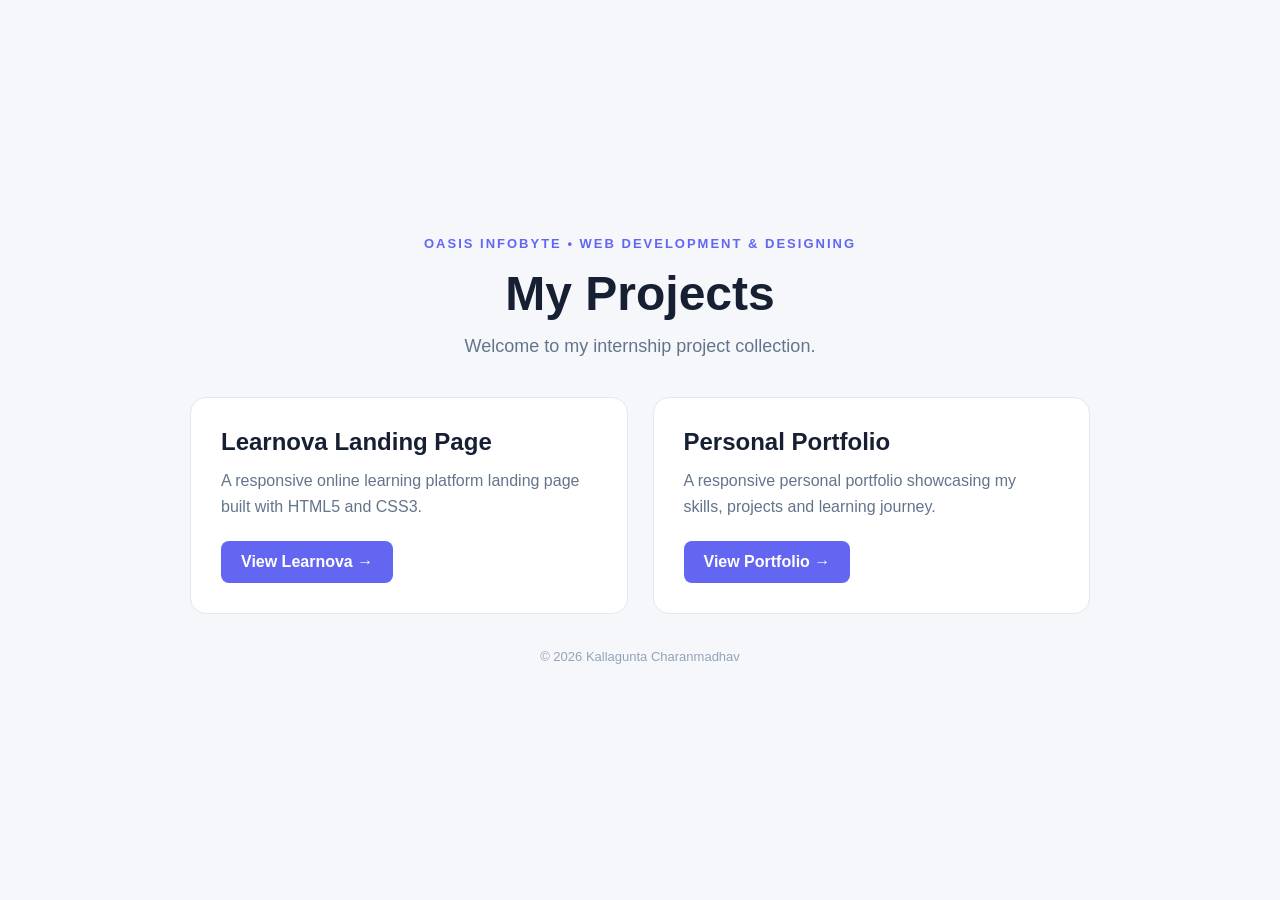
==== index.html @ cc8fcd17 "Create index.html with project showcase layout Initial HTML structure for the project page with styl" ====
<!DOCTYPE html>
<html lang="en">
<head>
    <meta charset="UTF-8">
    <meta name="viewport" content="width=device-width, initial-scale=1.0">

    <title>OIBSIP Projects</title>

    <style>
        * {
            margin: 0;
            padding: 0;
            box-sizing: border-box;
        }

        body {
            font-family: Arial, sans-serif;
            background: #f5f7fb;
            color: #172033;
            min-height: 100vh;
            display: flex;
            align-items: center;
            justify-content: center;
            padding: 30px;
        }

        .container {
            max-width: 900px;
            width: 100%;
            text-align: center;
        }

        .label {
            color: #6366f1;
            font-weight: bold;
            letter-spacing: 2px;
            font-size: 13px;
            margin-bottom: 15px;
        }

        h1 {
            font-size: 48px;
            margin-bottom: 15px;
        }

        .subtitle {
            color: #64748b;
            font-size: 18px;
            margin-bottom: 40px;
        }

        .cards {
            display: grid;
            grid-template-columns: repeat(2, 1fr);
            gap: 25px;
        }

        .card {
            background: white;
            padding: 30px;
            border-radius: 16px;
            border: 1px solid #e2e8f0;
            text-align: left;
        }

        .card h2 {
            margin-bottom: 12px;
        }

        .card p {
            color: #64748b;
            line-height: 1.6;
            margin-bottom: 22px;
        }

        .btn {
            display: inline-block;
            background: #6366f1;
            color: white;
            text-decoration: none;
            padding: 12px 20px;
            border-radius: 8px;
            font-weight: bold;
        }

        .btn:hover {
            background: #4f46e5;
        }

        footer {
            margin-top: 35px;
            color: #94a3b8;
            font-size: 13px;
        }

        @media (max-width: 700px) {
            .cards {
                grid-template-columns: 1fr;
            }

            h1 {
                font-size: 36px;
            }
        }
    </style>
</head>

<body>

    <div class="container">

        <p class="label">
            OASIS INFOBYTE • WEB DEVELOPMENT & DESIGNING
        </p>

        <h1>My Projects</h1>

        <p class="subtitle">
            Welcome to my internship project collection.
        </p>

        <div class="cards">

            <div class="card">
                <h2>Learnova Landing Page</h2>

                <p>
                    A responsive online learning platform landing page
                    built with HTML5 and CSS3.
                </p>

                <a class="btn" href="./Learnova/">
                    View Learnova →
                </a>
            </div>

            <div class="card">
                <h2>Personal Portfolio</h2>

                <p>
                    A responsive personal portfolio showcasing my
                    skills, projects and learning journey.
                </p>

                <a class="btn" href="./WebDev-L1-PersonalPortfolio/">
                    View Portfolio →
                </a>
            </div>

        </div>

        <footer>
            © 2026 Kallagunta Charanmadhav
        </footer>

    </div>

</body>
</html>
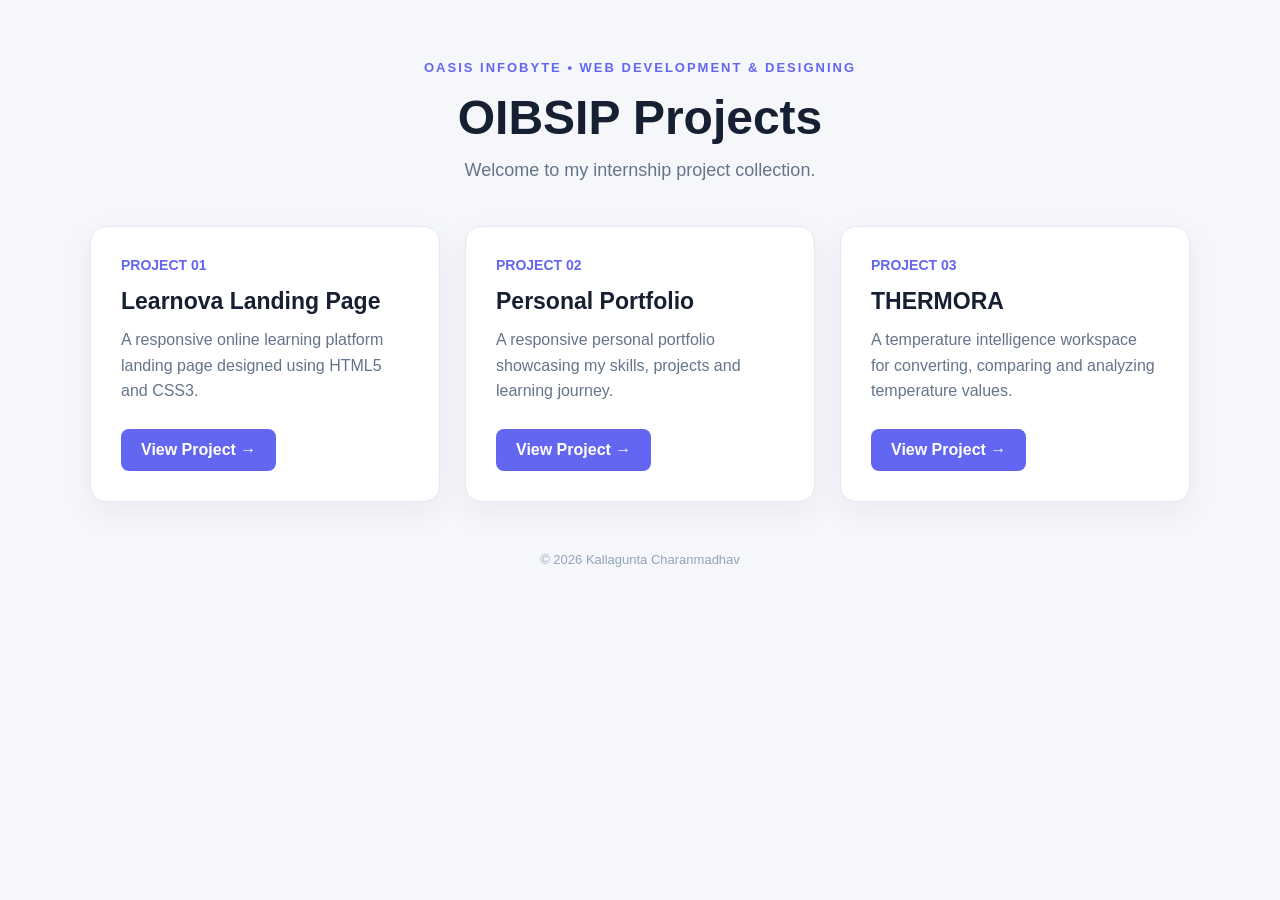
==== commit 495bb2e9: "Update project titles and layout in index.html" ====
--- a/index.html
+++ b/index.html
@@ -1,10 +1,11 @@
 <!DOCTYPE html>
 <html lang="en">
+
 <head>
     <meta charset="UTF-8">
     <meta name="viewport" content="width=device-width, initial-scale=1.0">
 
-    <title>OIBSIP Projects</title>
+    <title>OIBSIP Projects | Charanmadhav</title>
 
     <style>
         * {
@@ -18,15 +19,12 @@
             background: #f5f7fb;
             color: #172033;
             min-height: 100vh;
-            display: flex;
-            align-items: center;
-            justify-content: center;
-            padding: 30px;
+            padding: 60px 30px;
         }
 
         .container {
-            max-width: 900px;
-            width: 100%;
+            max-width: 1100px;
+            margin: auto;
             text-align: center;
         }
 
@@ -46,12 +44,12 @@
         .subtitle {
             color: #64748b;
             font-size: 18px;
-            margin-bottom: 40px;
+            margin-bottom: 45px;
         }
 
         .cards {
             display: grid;
-            grid-template-columns: repeat(2, 1fr);
+            grid-template-columns: repeat(3, 1fr);
             gap: 25px;
         }
 
@@ -61,16 +59,25 @@
             border-radius: 16px;
             border: 1px solid #e2e8f0;
             text-align: left;
+            box-shadow: 0 10px 30px rgba(30, 41, 59, 0.06);
+        }
+
+        .number {
+            color: #6366f1;
+            font-size: 14px;
+            font-weight: bold;
+            margin-bottom: 15px;
         }
 
         .card h2 {
             margin-bottom: 12px;
+            font-size: 23px;
         }
 
         .card p {
             color: #64748b;
             line-height: 1.6;
-            margin-bottom: 22px;
+            margin-bottom: 25px;
         }
 
         .btn {
@@ -88,18 +95,18 @@
         }
 
         footer {
-            margin-top: 35px;
+            margin-top: 50px;
             color: #94a3b8;
             font-size: 13px;
         }
 
-        @media (max-width: 700px) {
+        @media (max-width: 900px) {
             .cards {
                 grid-template-columns: 1fr;
             }
 
             h1 {
-                font-size: 36px;
+                font-size: 38px;
             }
         }
     </style>
@@ -113,29 +120,48 @@
             OASIS INFOBYTE • WEB DEVELOPMENT & DESIGNING
         </p>
 
-        <h1>My Projects</h1>
+        <h1>OIBSIP Projects</h1>
 
         <p class="subtitle">
             Welcome to my internship project collection.
         </p>
 
+
         <div class="cards">
 
+            <!-- PROJECT 01 -->
             <div class="card">
-                <h2>Learnova Landing Page</h2>
+
+                <div class="number">
+                    PROJECT 01
+                </div>
+
+                <h2>
+                    Learnova Landing Page
+                </h2>
 
                 <p>
                     A responsive online learning platform landing page
-                    built with HTML5 and CSS3.
+                    designed using HTML5 and CSS3.
                 </p>
 
                 <a class="btn" href="./Learnova/">
-                    View Learnova →
+                    View Project →
                 </a>
+
             </div>
 
+
+            <!-- PROJECT 02 -->
             <div class="card">
-                <h2>Personal Portfolio</h2>
+
+                <div class="number">
+                    PROJECT 02
+                </div>
+
+                <h2>
+                    Personal Portfolio
+                </h2>
 
                 <p>
                     A responsive personal portfolio showcasing my
@@ -143,11 +169,36 @@
                 </p>
 
                 <a class="btn" href="./WebDev-L1-PersonalPortfolio/">
-                    View Portfolio →
+                    View Project →
                 </a>
+
             </div>
 
+
+            <!-- PROJECT 03 -->
+            <div class="card">
+
+                <div class="number">
+                    PROJECT 03
+                </div>
+
+                <h2>
+                    THERMORA
+                </h2>
+
+                <p>
+                    A temperature intelligence workspace for converting,
+                    comparing and analyzing temperature values.
+                </p>
+
+                <a class="btn" href="./Thermora/">
+                    View Project →
+                </a>
+
+            </div>
+
         </div>
+
 
         <footer>
             © 2026 Kallagunta Charanmadhav
@@ -156,4 +207,5 @@
     </div>
 
 </body>
+
 </html>
